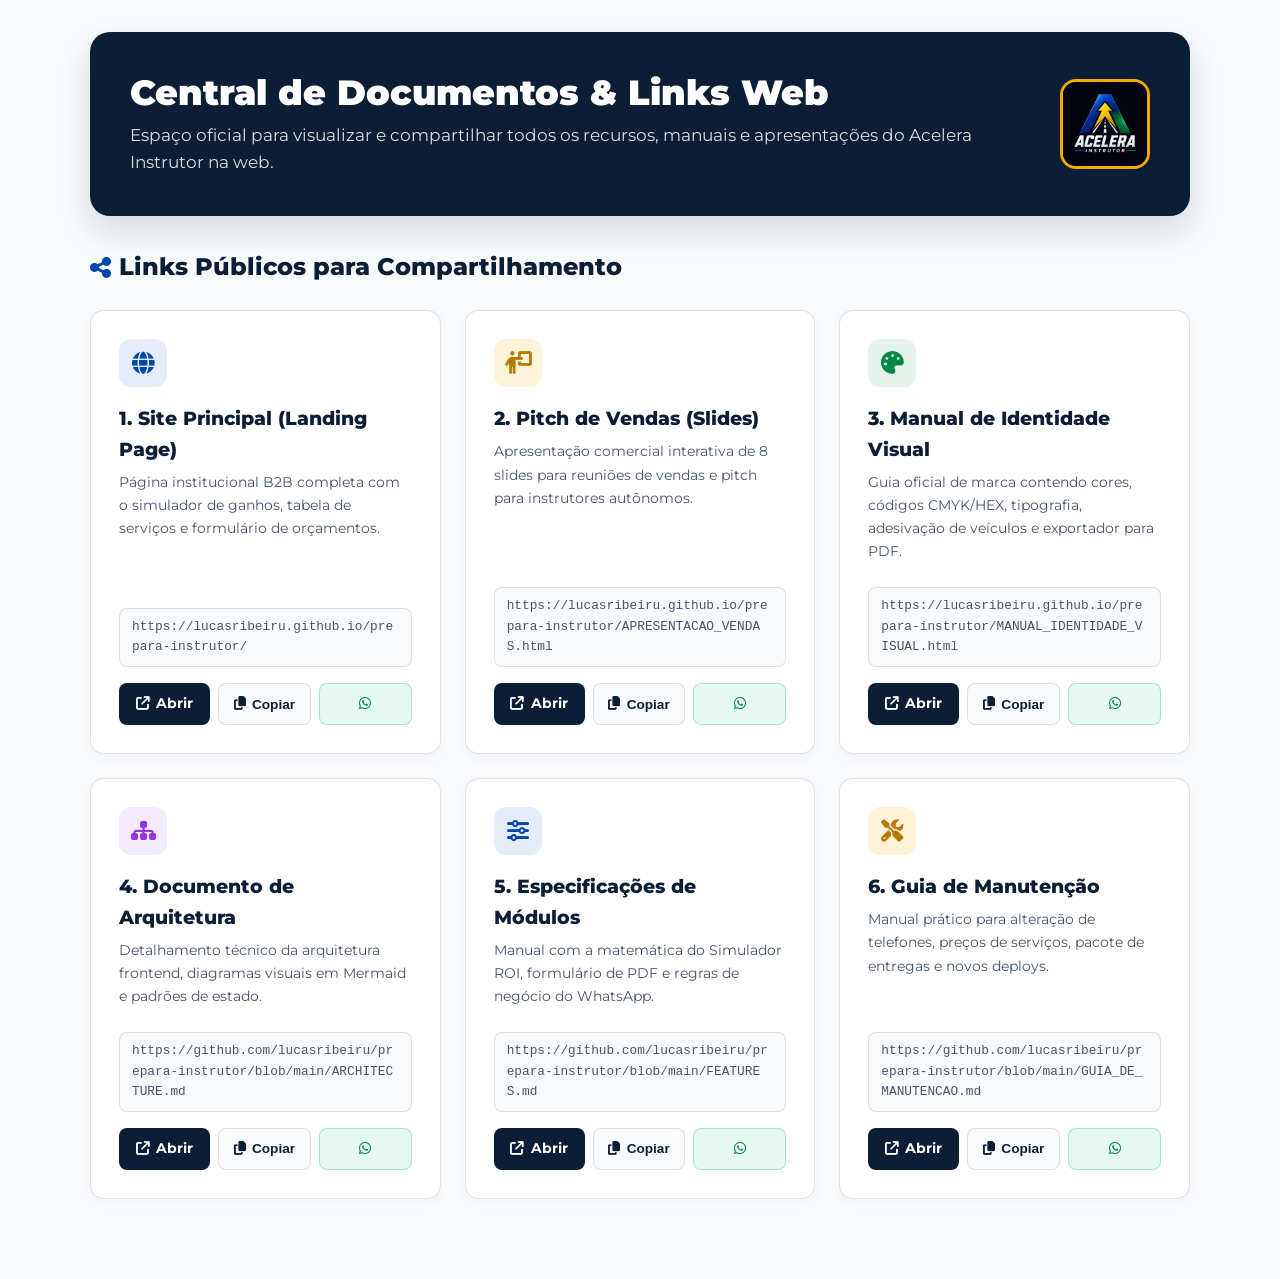
==== DOCS.html @ cb57a701 "feat: adiciona Central de Documentos e Links Web de Compartilhamento (DOCS.html)" ====
<!DOCTYPE html>
<html lang="pt-BR">
<head>
  <meta charset="UTF-8">
  <meta name="viewport" content="width=device-width, initial-scale=1.0">
  <title>Central de Documentos & Links Web | Acelera Instrutor</title>

  <!-- Favicon -->
  <link rel="icon" type="image/jpeg" href="assets/logo.jpg">

  <!-- Google Fonts: Montserrat -->
  <link rel="preconnect" href="https://fonts.googleapis.com">
  <link rel="preconnect" href="https://fonts.gstatic.com" crossorigin>
  <link href="https://fonts.googleapis.com/css2?family=Montserrat:ital,wght@0,300;0,400;0,500;0,600;0,700;0,800;0,900;1,400&display=swap" rel="stylesheet">

  <!-- FontAwesome Icons -->
  <link rel="stylesheet" href="https://cdnjs.cloudflare.com/ajax/libs/font-awesome/6.5.1/css/all.min.css">

  <style>
    :root {
      --navy-dark: #0B1E36;
      --navy-surface: #122846;
      --blue-brand: #0047AB;
      --blue-bright: #1D72F3;
      --yellow-brand: #F4A900;
      --yellow-bright: #FFB703;
      --green-brand: #008744;
      --green-bright: #10B981;
      --bg-light: #F8FAFC;
      --bg-surface: #FFFFFF;
      --text-main: #0B1E36;
      --text-muted: #475569;
      --border-color: rgba(15, 23, 42, 0.12);
      --font-main: 'Montserrat', sans-serif;
      --radius-sm: 8px;
      --radius-md: 14px;
      --radius-lg: 20px;
    }

    * {
      box-sizing: border-box;
      margin: 0;
      padding: 0;
    }

    body {
      font-family: var(--font-main);
      background-color: var(--bg-light);
      color: var(--text-main);
      line-height: 1.6;
      padding: 2rem 1rem;
    }

    .container {
      max-width: 1100px;
      margin: 0 auto;
    }

    .header-card {
      background: var(--navy-dark);
      color: #FFFFFF;
      padding: 2.5rem;
      border-radius: var(--radius-lg);
      margin-bottom: 2rem;
      box-shadow: 0 15px 35px rgba(11, 30, 54, 0.15);
      display: flex;
      align-items: center;
      justify-content: space-between;
      gap: 2rem;
    }

    .header-title {
      font-size: 2.2rem;
      font-weight: 900;
      line-height: 1.2;
    }

    .header-subtitle {
      font-size: 1.05rem;
      opacity: 0.85;
      margin-top: 0.5rem;
    }

    .grid-links {
      display: grid;
      grid-template-columns: repeat(auto-fill, minmax(320px, 1fr));
      gap: 1.5rem;
      margin-bottom: 3rem;
    }

    .link-card {
      background: #FFFFFF;
      border: 1px solid var(--border-color);
      border-radius: var(--radius-md);
      padding: 1.75rem;
      box-shadow: 0 4px 15px rgba(0,0,0,0.04);
      display: flex;
      flex-direction: column;
      justify-content: space-between;
      transition: all 0.25 ease;
    }

    .link-card:hover {
      transform: translateY(-4px);
      box-shadow: 0 12px 25px rgba(0,0,0,0.08);
      border-color: var(--blue-bright);
    }

    .link-icon {
      width: 48px;
      height: 48px;
      border-radius: 12px;
      display: flex;
      align-items: center;
      justify-content: center;
      font-size: 1.4rem;
      margin-bottom: 1rem;
    }

    .icon-blue { background: rgba(0, 71, 171, 0.1); color: var(--blue-brand); }
    .icon-yellow { background: rgba(244, 169, 0, 0.15); color: #B37B00; }
    .icon-green { background: rgba(0, 135, 68, 0.1); color: var(--green-brand); }
    .icon-purple { background: rgba(147, 51, 234, 0.1); color: #9333EA; }

    .link-card-title {
      font-size: 1.2rem;
      font-weight: 800;
      color: var(--navy-dark);
      margin-bottom: 0.4rem;
    }

    .link-card-desc {
      font-size: 0.9rem;
      color: var(--text-muted);
      margin-bottom: 1.5rem;
      flex-grow: 1;
    }

    .link-url-box {
      background: var(--bg-light);
      border: 1px solid var(--border-color);
      padding: 0.5rem 0.75rem;
      border-radius: 8px;
      font-size: 0.8rem;
      font-family: monospace;
      color: var(--text-muted);
      word-break: break-all;
      margin-bottom: 1rem;
    }

    .card-actions {
      display: flex;
      gap: 0.5rem;
    }

    .btn-card {
      flex: 1;
      display: inline-flex;
      align-items: center;
      justify-content: center;
      gap: 0.4rem;
      padding: 0.65rem;
      border-radius: 8px;
      font-size: 0.85rem;
      font-weight: 700;
      cursor: pointer;
      border: none;
      text-decoration: none;
      transition: all 0.2s ease;
    }

    .btn-open {
      background: var(--navy-dark);
      color: #FFFFFF;
    }

    .btn-open:hover {
      background: var(--blue-brand);
    }

    .btn-copy {
      background: var(--bg-light);
      color: var(--text-main);
      border: 1px solid var(--border-color);
    }

    .btn-copy:hover {
      border-color: var(--green-brand);
      color: var(--green-brand);
    }

    .btn-wa {
      background: rgba(16, 185, 129, 0.1);
      color: var(--green-brand);
      border: 1px solid rgba(16, 185, 129, 0.3);
    }

    .btn-wa:hover {
      background: var(--green-brand);
      color: #FFFFFF;
    }

    /* Notification Toast */
    .toast {
      position: fixed;
      bottom: 2rem;
      right: 2rem;
      background: var(--navy-dark);
      color: #FFFFFF;
      padding: 0.85rem 1.5rem;
      border-radius: 10px;
      font-weight: 700;
      font-size: 0.9rem;
      box-shadow: 0 10px 25px rgba(0,0,0,0.2);
      border-left: 4px solid var(--green-bright);
      opacity: 0;
      transform: translateY(20px);
      transition: all 0.3s ease;
      pointer-events: none;
      z-index: 9999;
    }

    .toast.active {
      opacity: 1;
      transform: translateY(0);
    }
  </style>
</head>
<body>

  <div class="container">

    <!-- Header Banner -->
    <div class="header-card">
      <div>
        <h1 class="header-title">Central de Documentos & Links Web</h1>
        <p class="header-subtitle">Espaço oficial para visualizar e compartilhar todos os recursos, manuais e apresentações do Acelera Instrutor na web.</p>
      </div>
      <img src="assets/logo.jpg" alt="Acelera Instrutor" style="width: 90px; height: 90px; border-radius: 16px; border: 3px solid var(--yellow-brand);">
    </div>

    <!-- Section Title -->
    <h2 style="font-size: 1.5rem; font-weight: 800; color: var(--navy-dark); margin-bottom: 1.5rem; display: flex; align-items: center; gap: 0.5rem;">
      <i class="fa-solid fa-share-nodes" style="color: var(--blue-brand);"></i> Links Públicos para Compartilhamento
    </h2>

    <!-- Links Grid -->
    <div class="grid-links">

      <!-- 1. Landing Page -->
      <div class="link-card">
        <div>
          <div class="link-icon icon-blue"><i class="fa-solid fa-globe"></i></div>
          <h3 class="link-card-title">1. Site Principal (Landing Page)</h3>
          <p class="link-card-desc">Página institucional B2B completa com o simulador de ganhos, tabela de serviços e formulário de orçamentos.</p>
        </div>
        <div>
          <div class="link-url-box" id="url-site">https://lucasribeiru.github.io/prepara-instrutor/</div>
          <div class="card-actions">
            <a href="index.html" target="_blank" class="btn-card btn-open"><i class="fa-solid fa-arrow-up-right-from-square"></i> Abrir</a>
            <button class="btn-card btn-copy" onclick="copyLink('https://lucasribeiru.github.io/prepara-instrutor/')"><i class="fa-solid fa-copy"></i> Copiar</button>
            <button class="btn-card btn-wa" onclick="shareWa('Site Principal Acelera Instrutor', 'https://lucasribeiru.github.io/prepara-instrutor/')"><i class="fa-brands fa-whatsapp"></i></button>
          </div>
        </div>
      </div>

      <!-- 2. Presentation Deck -->
      <div class="link-card">
        <div>
          <div class="link-icon icon-yellow"><i class="fa-solid fa-person-chalkboard"></i></div>
          <h3 class="link-card-title">2. Pitch de Vendas (Slides)</h3>
          <p class="link-card-desc">Apresentação comercial interativa de 8 slides para reuniões de vendas e pitch para instrutores autônomos.</p>
        </div>
        <div>
          <div class="link-url-box" id="url-pitch">https://lucasribeiru.github.io/prepara-instrutor/APRESENTACAO_VENDAS.html</div>
          <div class="card-actions">
            <a href="APRESENTACAO_VENDAS.html" target="_blank" class="btn-card btn-open"><i class="fa-solid fa-arrow-up-right-from-square"></i> Abrir</a>
            <button class="btn-card btn-copy" onclick="copyLink('https://lucasribeiru.github.io/prepara-instrutor/APRESENTACAO_VENDAS.html')"><i class="fa-solid fa-copy"></i> Copiar</button>
            <button class="btn-card btn-wa" onclick="shareWa('Apresentação Comercial Acelera Instrutor', 'https://lucasribeiru.github.io/prepara-instrutor/APRESENTACAO_VENDAS.html')"><i class="fa-brands fa-whatsapp"></i></button>
          </div>
        </div>
      </div>

      <!-- 3. Brand Identity Manual -->
      <div class="link-card">
        <div>
          <div class="link-icon icon-green"><i class="fa-solid fa-palette"></i></div>
          <h3 class="link-card-title">3. Manual de Identidade Visual</h3>
          <p class="link-card-desc">Guia oficial de marca contendo cores, códigos CMYK/HEX, tipografia, adesivação de veículos e exportador para PDF.</p>
        </div>
        <div>
          <div class="link-url-box" id="url-brand">https://lucasribeiru.github.io/prepara-instrutor/MANUAL_IDENTIDADE_VISUAL.html</div>
          <div class="card-actions">
            <a href="MANUAL_IDENTIDADE_VISUAL.html" target="_blank" class="btn-card btn-open"><i class="fa-solid fa-arrow-up-right-from-square"></i> Abrir</a>
            <button class="btn-card btn-copy" onclick="copyLink('https://lucasribeiru.github.io/prepara-instrutor/MANUAL_IDENTIDADE_VISUAL.html')"><i class="fa-solid fa-copy"></i> Copiar</button>
            <button class="btn-card btn-wa" onclick="shareWa('Manual de Identidade Visual Acelera Instrutor', 'https://lucasribeiru.github.io/prepara-instrutor/MANUAL_IDENTIDADE_VISUAL.html')"><i class="fa-brands fa-whatsapp"></i></button>
          </div>
        </div>
      </div>

      <!-- 4. Architecture Specs -->
      <div class="link-card">
        <div>
          <div class="link-icon icon-purple"><i class="fa-solid fa-sitemap"></i></div>
          <h3 class="link-card-title">4. Documento de Arquitetura</h3>
          <p class="link-card-desc">Detalhamento técnico da arquitetura frontend, diagramas visuais em Mermaid e padrões de estado.</p>
        </div>
        <div>
          <div class="link-url-box">https://github.com/lucasribeiru/prepara-instrutor/blob/main/ARCHITECTURE.md</div>
          <div class="card-actions">
            <a href="https://github.com/lucasribeiru/prepara-instrutor/blob/main/ARCHITECTURE.md" target="_blank" class="btn-card btn-open"><i class="fa-solid fa-arrow-up-right-from-square"></i> Abrir</a>
            <button class="btn-card btn-copy" onclick="copyLink('https://github.com/lucasribeiru/prepara-instrutor/blob/main/ARCHITECTURE.md')"><i class="fa-solid fa-copy"></i> Copiar</button>
            <button class="btn-card btn-wa" onclick="shareWa('Documento de Arquitetura Acelera Instrutor', 'https://github.com/lucasribeiru/prepara-instrutor/blob/main/ARCHITECTURE.md')"><i class="fa-brands fa-whatsapp"></i></button>
          </div>
        </div>
      </div>

      <!-- 5. Features Specs -->
      <div class="link-card">
        <div>
          <div class="link-icon icon-blue"><i class="fa-solid fa-sliders"></i></div>
          <h3 class="link-card-title">5. Especificações de Módulos</h3>
          <p class="link-card-desc">Manual com a matemática do Simulador ROI, formulário de PDF e regras de negócio do WhatsApp.</p>
        </div>
        <div>
          <div class="link-url-box">https://github.com/lucasribeiru/prepara-instrutor/blob/main/FEATURES.md</div>
          <div class="card-actions">
            <a href="https://github.com/lucasribeiru/prepara-instrutor/blob/main/FEATURES.md" target="_blank" class="btn-card btn-open"><i class="fa-solid fa-arrow-up-right-from-square"></i> Abrir</a>
            <button class="btn-card btn-copy" onclick="copyLink('https://github.com/lucasribeiru/prepara-instrutor/blob/main/FEATURES.md')"><i class="fa-solid fa-copy"></i> Copiar</button>
            <button class="btn-card btn-wa" onclick="shareWa('Especificação de Módulos Acelera Instrutor', 'https://github.com/lucasribeiru/prepara-instrutor/blob/main/FEATURES.md')"><i class="fa-brands fa-whatsapp"></i></button>
          </div>
        </div>
      </div>

      <!-- 6. Developer Maintenance Guide -->
      <div class="link-card">
        <div>
          <div class="link-icon icon-yellow"><i class="fa-solid fa-screwdriver-wrench"></i></div>
          <h3 class="link-card-title">6. Guia de Manutenção</h3>
          <p class="link-card-desc">Manual prático para alteração de telefones, preços de serviços, pacote de entregas e novos deploys.</p>
        </div>
        <div>
          <div class="link-url-box">https://github.com/lucasribeiru/prepara-instrutor/blob/main/GUIA_DE_MANUTENCAO.md</div>
          <div class="card-actions">
            <a href="https://github.com/lucasribeiru/prepara-instrutor/blob/main/GUIA_DE_MANUTENCAO.md" target="_blank" class="btn-card btn-open"><i class="fa-solid fa-arrow-up-right-from-square"></i> Abrir</a>
            <button class="btn-card btn-copy" onclick="copyLink('https://github.com/lucasribeiru/prepara-instrutor/blob/main/GUIA_DE_MANUTENCAO.md')"><i class="fa-solid fa-copy"></i> Copiar</button>
            <button class="btn-card btn-wa" onclick="shareWa('Guia de Manutenção Acelera Instrutor', 'https://github.com/lucasribeiru/prepara-instrutor/blob/main/GUIA_DE_MANUTENCAO.md')"><i class="fa-brands fa-whatsapp"></i></button>
          </div>
        </div>
      </div>

    </div>

  </div>

  <!-- Notification Toast -->
  <div id="toast" class="toast">
    <i class="fa-solid fa-circle-check" style="color: var(--green-bright); margin-right: 0.5rem;"></i>
    <span id="toastMsg">Link copiado com sucesso!</span>
  </div>

  <script>
    function copyLink(url) {
      navigator.clipboard.writeText(url).then(() => {
        showToast('Link copiado para a área de transferência!');
      }).catch(err => {
        console.error('Erro ao copiar', err);
      });
    }

    function shareWa(title, url) {
      const text = encodeURIComponent(`Confira ${title}:\n${url}`);
      window.open(`https://wa.me/?text=${text}`, '_blank');
    }

    function showToast(msg) {
      const toast = document.getElementById('toast');
      const toastMsg = document.getElementById('toastMsg');
      toastMsg.textContent = msg;
      toast.classList.add('active');
      setTimeout(() => {
        toast.classList.remove('active');
      }, 2500);
    }
  </script>
</body>
</html>
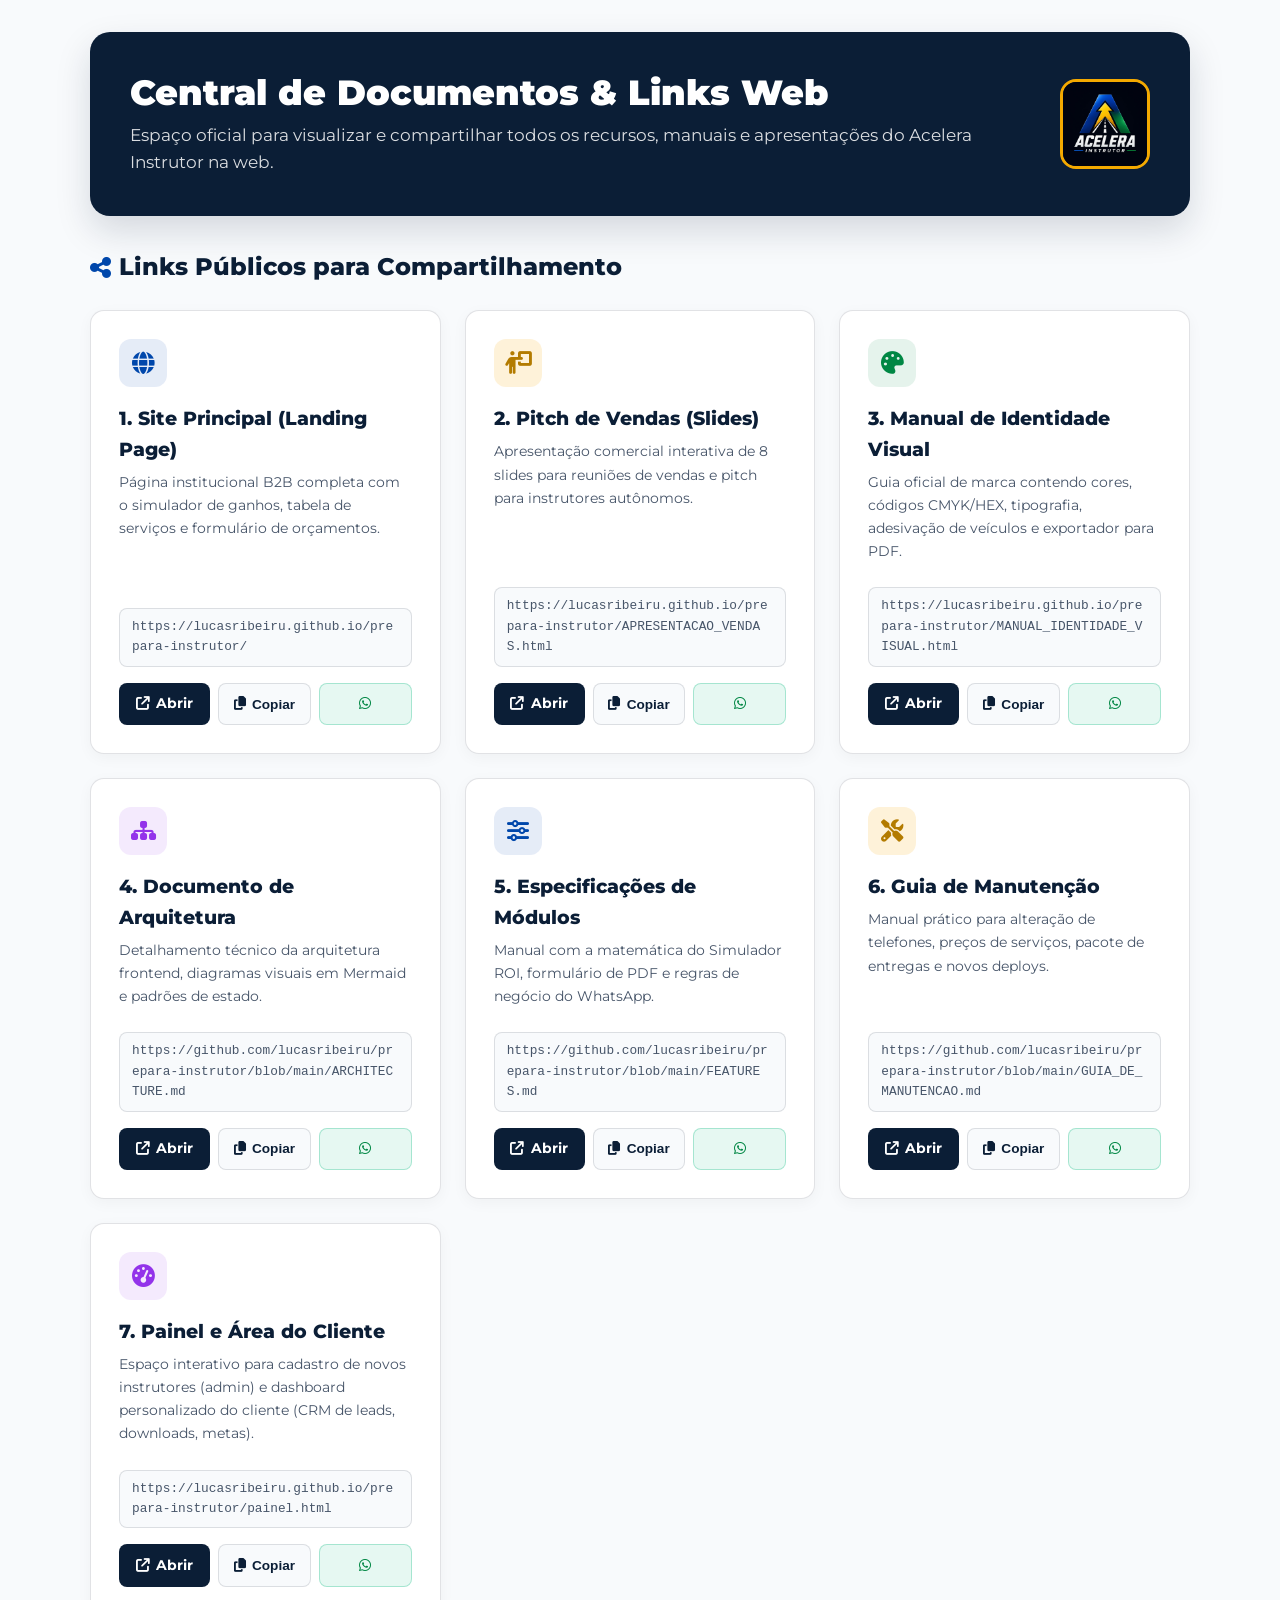
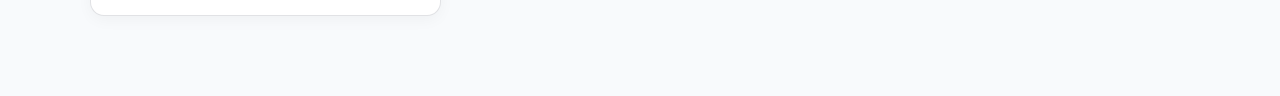
==== commit fa43d802: "feat: adiciona sistema de cadastro e area do cliente (painel)" ====
--- a/DOCS.html
+++ b/DOCS.html
@@ -349,6 +349,23 @@
         </div>
       </div>
 
+      <!-- 7. Painel e Área do Cliente -->
+      <div class="link-card">
+        <div>
+          <div class="link-icon icon-purple"><i class="fa-solid fa-gauge-high"></i></div>
+          <h3 class="link-card-title">7. Painel e Área do Cliente</h3>
+          <p class="link-card-desc">Espaço interativo para cadastro de novos instrutores (admin) e dashboard personalizado do cliente (CRM de leads, downloads, metas).</p>
+        </div>
+        <div>
+          <div class="link-url-box">https://lucasribeiru.github.io/prepara-instrutor/painel.html</div>
+          <div class="card-actions">
+            <a href="painel.html" target="_blank" class="btn-card btn-open"><i class="fa-solid fa-arrow-up-right-from-square"></i> Abrir</a>
+            <button class="btn-card btn-copy" onclick="copyLink('https://lucasribeiru.github.io/prepara-instrutor/painel.html')"><i class="fa-solid fa-copy"></i> Copiar</button>
+            <button class="btn-card btn-wa" onclick="shareWa('Painel Acelera Instrutor', 'https://lucasribeiru.github.io/prepara-instrutor/painel.html')"><i class="fa-brands fa-whatsapp"></i></button>
+          </div>
+        </div>
+      </div>
+
     </div>
 
   </div>
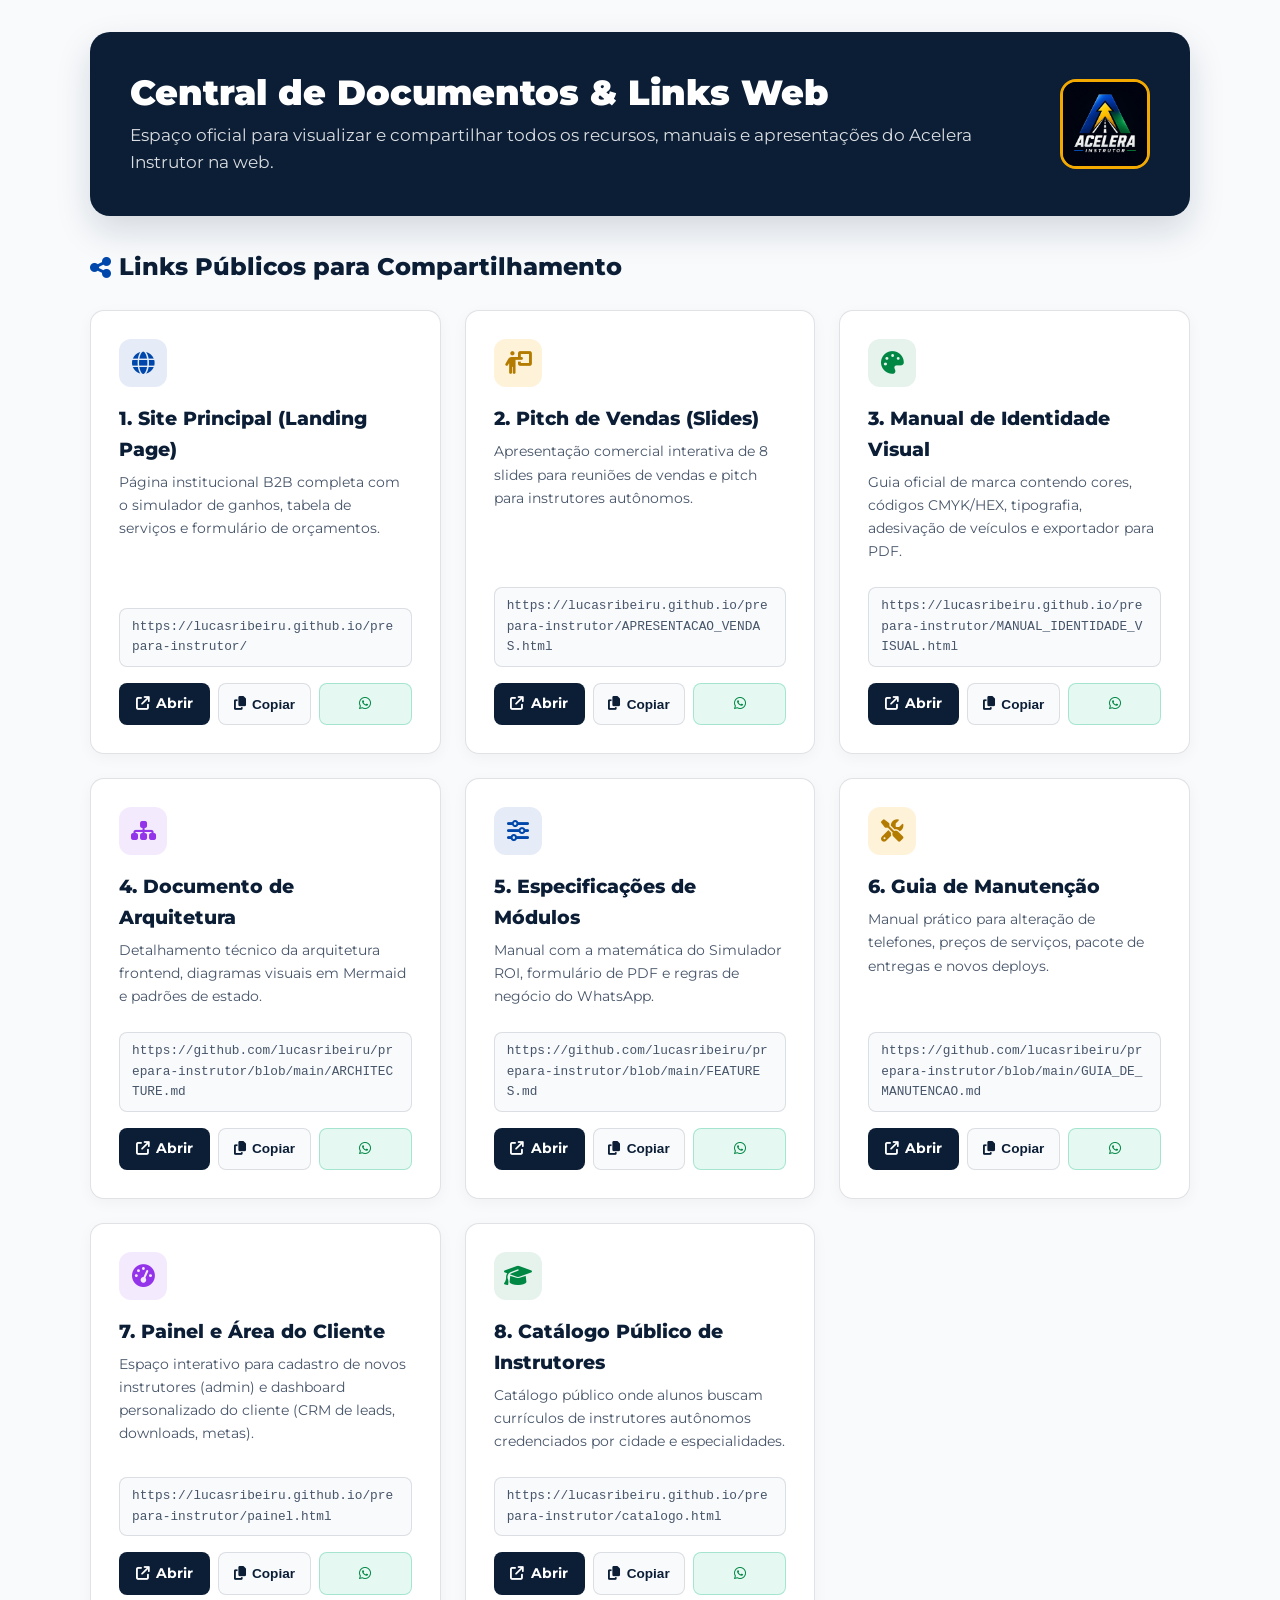
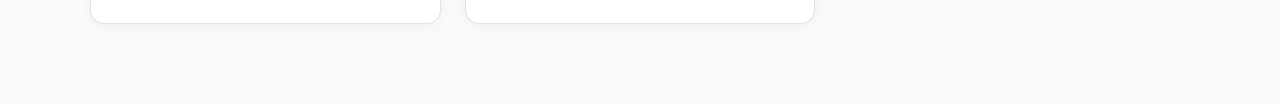
==== commit e33f61a3: "feat: adiciona catalogo de instrutores e auto-cadastro com senha" ====
--- a/DOCS.html
+++ b/DOCS.html
@@ -366,6 +366,23 @@
         </div>
       </div>
 
+      <!-- 8. Catálogo de Instrutores -->
+      <div class="link-card">
+        <div>
+          <div class="link-icon icon-green"><i class="fa-solid fa-graduation-cap"></i></div>
+          <h3 class="link-card-title">8. Catálogo Público de Instrutores</h3>
+          <p class="link-card-desc">Catálogo público onde alunos buscam currículos de instrutores autônomos credenciados por cidade e especialidades.</p>
+        </div>
+        <div>
+          <div class="link-url-box">https://lucasribeiru.github.io/prepara-instrutor/catalogo.html</div>
+          <div class="card-actions">
+            <a href="catalogo.html" target="_blank" class="btn-card btn-open"><i class="fa-solid fa-arrow-up-right-from-square"></i> Abrir</a>
+            <button class="btn-card btn-copy" onclick="copyLink('https://lucasribeiru.github.io/prepara-instrutor/catalogo.html')"><i class="fa-solid fa-copy"></i> Copiar</button>
+            <button class="btn-card btn-wa" onclick="shareWa('Catálogo Acelera Instrutor', 'https://lucasribeiru.github.io/prepara-instrutor/catalogo.html')"><i class="fa-brands fa-whatsapp"></i></button>
+          </div>
+        </div>
+      </div>
+
     </div>
 
   </div>
